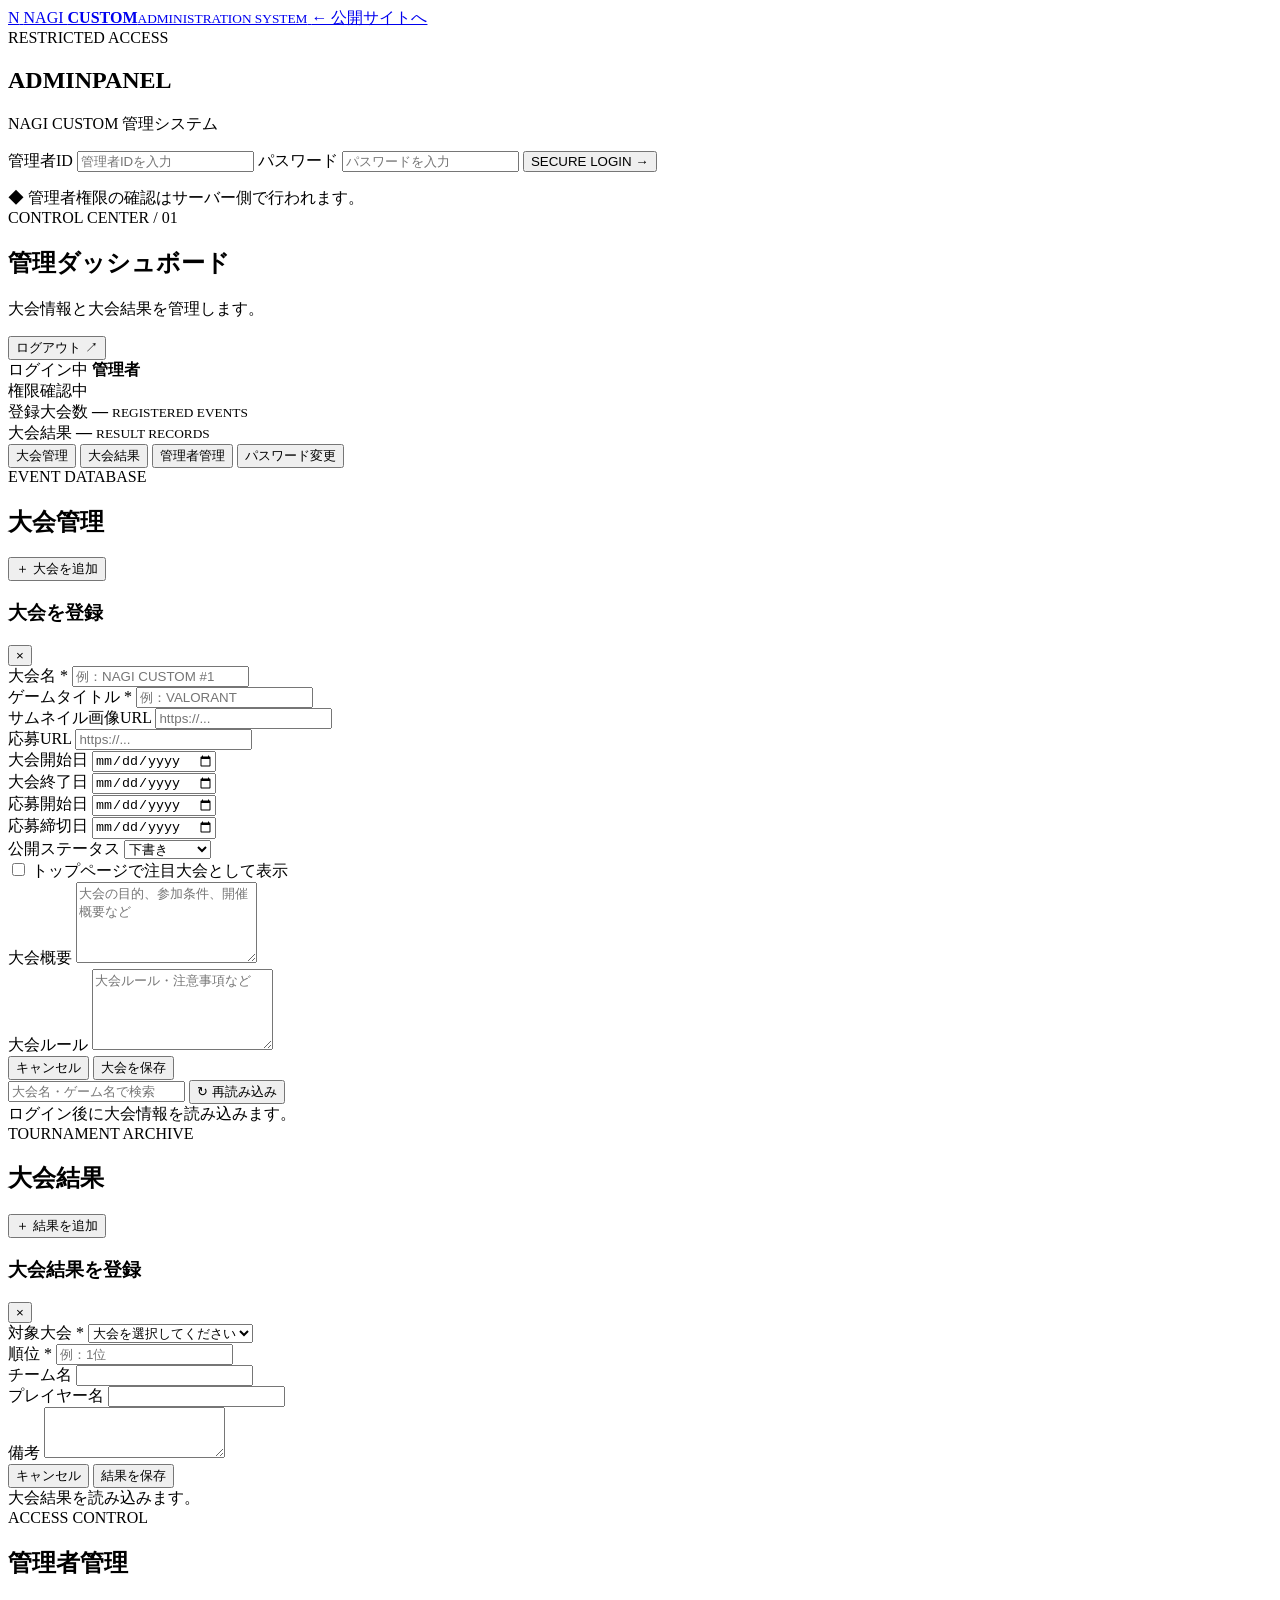
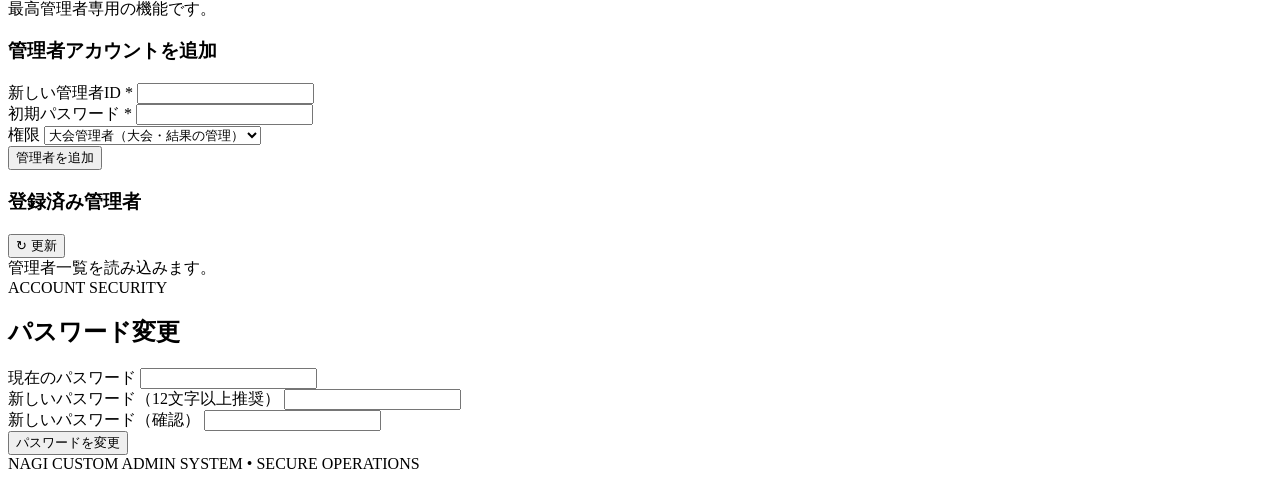
==== admin.html @ 53d82537 "Create admin.html" ====
<!DOCTYPE html>
<html lang="ja">
<head>
  <meta charset="UTF-8">
  <meta name="viewport" content="width=device-width, initial-scale=1">
  <meta name="theme-color" content="#0a0a0a">
  <meta name="robots" content="noindex,nofollow">
  <title>ADMIN PANEL | NAGI CUSTOM</title>
  <link rel="stylesheet" href="css/admin.css">
</head>
<body>
  <div class="background-grid"></div>

  <header class="topbar">
    <a href="index.html" class="brand">
      <span class="brand-mark">N</span>
      <span>NAGI <b>CUSTOM</b><small>ADMINISTRATION SYSTEM</small></span>
    </a>
    <a href="index.html" class="back-link">← 公開サイトへ</a>
  </header>

  <main>
    <!-- ログイン -->
    <section id="loginView" class="login-wrap">
      <div class="login-card">
        <div class="eyebrow"><span class="live-dot"></span> RESTRICTED ACCESS</div>
        <h1>ADMIN<span>PANEL</span></h1>
        <p class="muted">NAGI CUSTOM 管理システム</p>

        <form id="loginForm">
          <label for="loginId">管理者ID</label>
          <input id="loginId" name="loginId" type="text"
                 autocomplete="username" required maxlength="100"
                 placeholder="管理者IDを入力">

          <label for="loginPassword">パスワード</label>
          <input id="loginPassword" name="loginPassword" type="password"
                 autocomplete="current-password" required maxlength="200"
                 placeholder="パスワードを入力">

          <button id="loginButton" class="button button-primary full-width" type="submit">
            SECURE LOGIN <span>→</span>
          </button>
          <p id="loginMessage" class="message" role="status"></p>
        </form>

        <div class="security-note">
          <span>◆</span>
          管理者権限の確認はサーバー側で行われます。
        </div>
      </div>
    </section>

    <!-- ダッシュボード -->
    <section id="dashboardView" class="dashboard hidden">
      <div class="dashboard-heading">
        <div>
          <div class="eyebrow">CONTROL CENTER / 01</div>
          <h1>管理<span>ダッシュボード</span></h1>
          <p class="muted">大会情報と大会結果を管理します。</p>
        </div>
        <button id="logoutButton" class="button button-outline" type="button">ログアウト ↗</button>
      </div>

      <div class="account-strip">
        <div>
          <span class="muted small">ログイン中</span>
          <strong id="currentAdmin">管理者</strong>
        </div>
        <span id="currentRole" class="role-badge">権限確認中</span>
      </div>

      <div id="globalMessage" class="message global-message" role="status"></div>

      <div class="stats-grid">
        <article class="stat-card">
          <span>登録大会数</span>
          <strong id="statEvents">—</strong>
          <small>REGISTERED EVENTS</small>
        </article>
        <article class="stat-card">
          <span>大会結果</span>
          <strong id="statResults">—</strong>
          <small>RESULT RECORDS</small>
        </article>
      </div>

      <nav class="tabs" aria-label="管理メニュー">
        <button class="tab active" data-tab="events" type="button">大会管理</button>
        <button class="tab" data-tab="results" type="button">大会結果</button>
        <button id="adminsTabButton" class="tab super-admin-only hidden"
                data-tab="admins" type="button">管理者管理</button>
        <button class="tab" data-tab="password" type="button">パスワード変更</button>
      </nav>

      <!-- 大会管理 -->
      <section id="tab-events" class="panel">
        <div class="panel-heading">
          <div>
            <div class="eyebrow">EVENT DATABASE</div>
            <h2>大会管理</h2>
          </div>
          <button id="newEventButton" class="button button-primary" type="button">＋ 大会を追加</button>
        </div>

        <form id="eventForm" class="editor-form hidden">
          <div class="form-title">
            <h3 id="eventFormTitle">大会を登録</h3>
            <button id="cancelEventButton" class="icon-button" type="button" aria-label="閉じる">×</button>
          </div>
          <input id="eventId" type="hidden">

          <div class="form-grid">
            <div class="field">
              <label for="eventName">大会名 *</label>
              <input id="eventName" required maxlength="200" placeholder="例：NAGI CUSTOM #1">
            </div>
            <div class="field">
              <label for="eventGame">ゲームタイトル *</label>
              <input id="eventGame" required maxlength="100" placeholder="例：VALORANT">
            </div>
            <div class="field">
              <label for="eventThumbnail">サムネイル画像URL</label>
              <input id="eventThumbnail" type="url" maxlength="1000" placeholder="https://...">
            </div>
            <div class="field">
              <label for="eventApplicationUrl">応募URL</label>
              <input id="eventApplicationUrl" type="url" maxlength="1000" placeholder="https://...">
            </div>
            <div class="field">
              <label for="eventStart">大会開始日</label>
              <input id="eventStart" type="date">
            </div>
            <div class="field">
              <label for="eventEnd">大会終了日</label>
              <input id="eventEnd" type="date">
            </div>
            <div class="field">
              <label for="eventRegistrationStart">応募開始日</label>
              <input id="eventRegistrationStart" type="date">
            </div>
            <div class="field">
              <label for="eventRegistrationEnd">応募締切日</label>
              <input id="eventRegistrationEnd" type="date">
            </div>
            <div class="field">
              <label for="eventStatus">公開ステータス</label>
              <select id="eventStatus">
                <option value="draft">下書き</option>
                <option value="upcoming">開催予定</option>
                <option value="open">応募受付中</option>
                <option value="ongoing">開催中</option>
                <option value="completed">終了</option>
              </select>
            </div>
            <div class="field field-checkbox">
              <label><input id="eventFeatured" type="checkbox"> トップページで注目大会として表示</label>
            </div>
            <div class="field field-wide">
              <label for="eventDescription">大会概要</label>
              <textarea id="eventDescription" rows="5" maxlength="10000"
                        placeholder="大会の目的、参加条件、開催概要など"></textarea>
            </div>
            <div class="field field-wide">
              <label for="eventRules">大会ルール</label>
              <textarea id="eventRules" rows="5" maxlength="15000"
                        placeholder="大会ルール・注意事項など"></textarea>
            </div>
          </div>

          <div class="form-actions">
            <button id="cancelEventButtonBottom" class="button button-outline" type="button">キャンセル</button>
            <button id="saveEventButton" class="button button-primary" type="submit">大会を保存</button>
          </div>
        </form>

        <div class="list-toolbar">
          <input id="eventSearch" type="search" placeholder="大会名・ゲーム名で検索">
          <button id="reloadEventsButton" class="button button-outline" type="button">↻ 再読み込み</button>
        </div>
        <div id="eventsList" class="data-list">
          <div class="empty-state">ログイン後に大会情報を読み込みます。</div>
        </div>
      </section>

      <!-- 大会結果 -->
      <section id="tab-results" class="panel hidden">
        <div class="panel-heading">
          <div>
            <div class="eyebrow">TOURNAMENT ARCHIVE</div>
            <h2>大会結果</h2>
          </div>
          <button id="newResultButton" class="button button-primary" type="button">＋ 結果を追加</button>
        </div>

        <form id="resultForm" class="editor-form hidden">
          <div class="form-title">
            <h3 id="resultFormTitle">大会結果を登録</h3>
            <button id="cancelResultButton" class="icon-button" type="button" aria-label="閉じる">×</button>
          </div>
          <input id="resultId" type="hidden">

          <div class="form-grid">
            <div class="field field-wide">
              <label for="resultEvent">対象大会 *</label>
              <select id="resultEvent" required>
                <option value="">大会を選択してください</option>
              </select>
            </div>
            <div class="field">
              <label for="resultRank">順位 *</label>
              <input id="resultRank" required maxlength="50" placeholder="例：1位">
            </div>
            <div class="field">
              <label for="resultTeam">チーム名</label>
              <input id="resultTeam" maxlength="200">
            </div>
            <div class="field">
              <label for="resultPlayer">プレイヤー名</label>
              <input id="resultPlayer" maxlength="200">
            </div>
            <div class="field field-wide">
              <label for="resultNotes">備考</label>
              <textarea id="resultNotes" rows="3" maxlength="5000"></textarea>
            </div>
          </div>
          <div class="form-actions">
            <button id="cancelResultButtonBottom" class="button button-outline" type="button">キャンセル</button>
            <button id="saveResultButton" class="button button-primary" type="submit">結果を保存</button>
          </div>
        </form>

        <div id="resultsList" class="data-list">
          <div class="empty-state">大会結果を読み込みます。</div>
        </div>
      </section>

      <!-- 管理者管理：最高管理者のみ -->
      <section id="tab-admins" class="panel hidden">
        <div class="panel-heading">
          <div>
            <div class="eyebrow">ACCESS CONTROL</div>
            <h2>管理者管理</h2>
            <p class="muted">最高管理者専用の機能です。</p>
          </div>
        </div>

        <form id="adminForm" class="editor-form">
          <h3>管理者アカウントを追加</h3>
          <div class="form-grid">
            <div class="field">
              <label for="newAdminId">新しい管理者ID *</label>
              <input id="newAdminId" required maxlength="100" autocomplete="off">
            </div>
            <div class="field">
              <label for="newAdminPassword">初期パスワード *</label>
              <input id="newAdminPassword" type="password" required minlength="12"
                     maxlength="200" autocomplete="new-password">
            </div>
            <div class="field field-wide">
              <label for="newAdminRole">権限</label>
              <select id="newAdminRole">
                <option value="大会管理者">大会管理者（大会・結果の管理）</option>
                <option value="最高管理者">最高管理者（全機能）</option>
              </select>
            </div>
          </div>
          <button class="button button-primary" type="submit" id="createAdminButton">管理者を追加</button>
        </form>

        <div class="panel-subheading">
          <h3>登録済み管理者</h3>
          <button id="reloadAdminsButton" class="button button-outline" type="button">↻ 更新</button>
        </div>
        <div id="adminsList" class="data-list">
          <div class="empty-state">管理者一覧を読み込みます。</div>
        </div>
      </section>

      <!-- パスワード変更 -->
      <section id="tab-password" class="panel hidden">
        <div class="panel-heading">
          <div>
            <div class="eyebrow">ACCOUNT SECURITY</div>
            <h2>パスワード変更</h2>
          </div>
        </div>
        <form id="passwordForm" class="editor-form compact-form">
          <div class="field">
            <label for="oldPassword">現在のパスワード</label>
            <input id="oldPassword" type="password" required autocomplete="current-password">
          </div>
          <div class="field">
            <label for="newPassword">新しいパスワード（12文字以上推奨）</label>
            <input id="newPassword" type="password" required minlength="12"
                   maxlength="200" autocomplete="new-password">
          </div>
          <div class="field">
            <label for="confirmPassword">新しいパスワード（確認）</label>
            <input id="confirmPassword" type="password" required minlength="12"
                   maxlength="200" autocomplete="new-password">
          </div>
          <button id="changePasswordButton" class="button button-primary" type="submit">パスワードを変更</button>
        </form>
      </section>

      <footer class="dashboard-footer">
        NAGI CUSTOM ADMIN SYSTEM <span>•</span> SECURE OPERATIONS
      </footer>
    </section>
  </main>

  <script src="js/admin.js"></script>
</body>
</html>
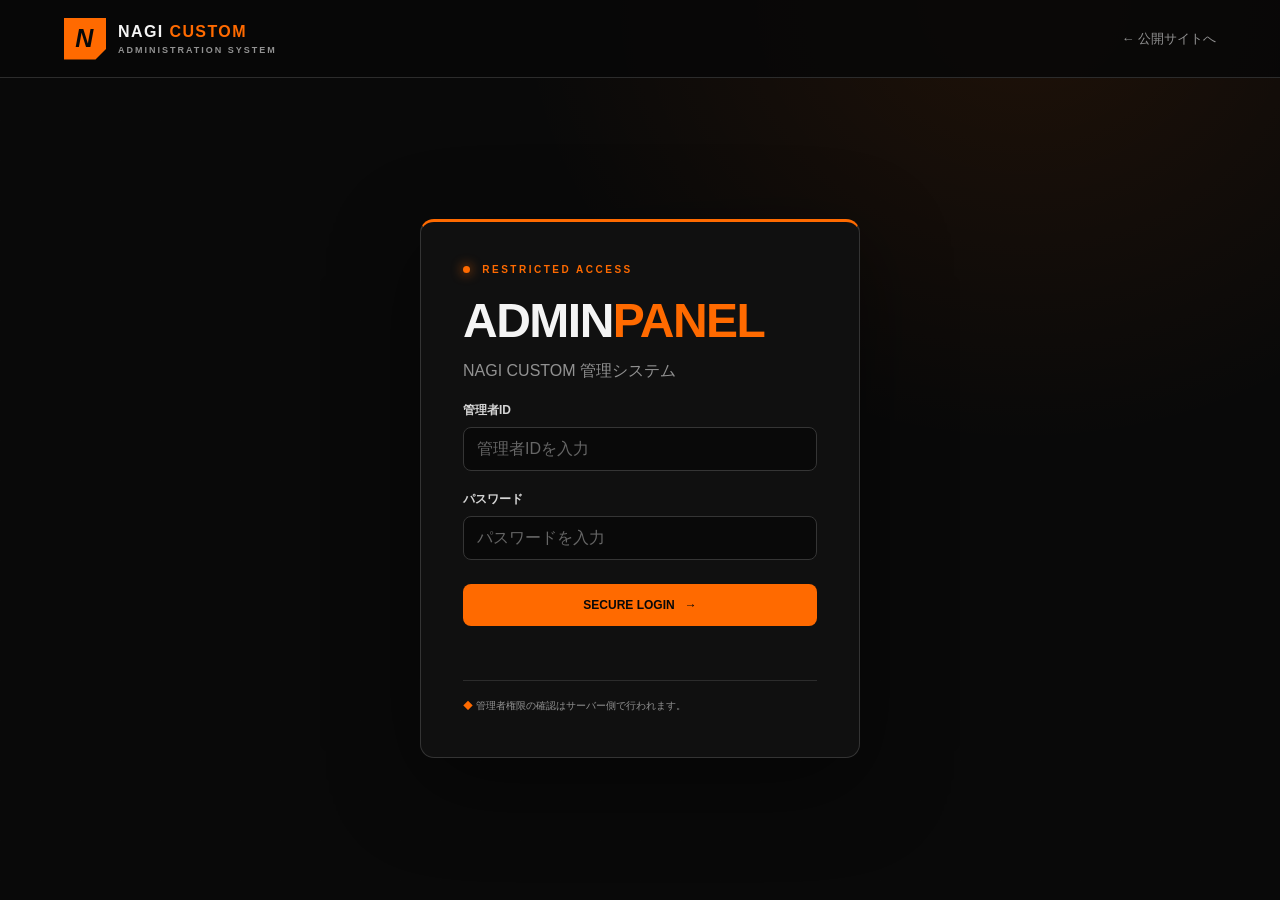
==== commit c4b02862: "Update admin.html" ====
--- a/admin.html
+++ b/admin.html
@@ -291,7 +291,7 @@
             <input id="oldPassword" type="password" required autocomplete="current-password">
           </div>
           <div class="field">
-            <label for="newPassword">新しいパスワード（12文字以上推奨）</label>
+            <label for="newPassword">新しいパスワード（8文字以上推奨）</label>
             <input id="newPassword" type="password" required minlength="12"
                    maxlength="200" autocomplete="new-password">
           </div>
--- a/css/admin.css
+++ b/css/admin.css
@@ -0,0 +1,442 @@
+:root {
+  --bg: #090909;
+  --panel: #111111;
+  --panel-2: #171717;
+  --line: #2c2c2c;
+  --text: #f4f4f4;
+  --muted: #929292;
+  --orange: #ff6a00;
+  --orange-light: #ff8a32;
+  --danger: #ff4d4d;
+  --green: #45d483;
+  --radius: 14px;
+}
+
+* { box-sizing: border-box; }
+
+html { scroll-behavior: smooth; }
+
+body {
+  margin: 0;
+  min-height: 100vh;
+  color: var(--text);
+  background:
+    radial-gradient(ellipse at 80% 0%, rgba(255, 106, 0, .09), transparent 35%),
+    var(--bg);
+  font-family: Inter, "Noto Sans JP", "Yu Gothic", Meiryo, sans-serif;
+}
+
+button, input, select, textarea { font: inherit; }
+button { cursor: pointer; }
+
+.background-grid {
+  position: fixed;
+  inset: 0;
+  z-index: -1;
+  pointer-events: none;
+  opacity: .15;
+  background-image:
+    linear-gradient(rgba(255,255,255,.035) 1px, transparent 1px),
+    linear-gradient(90deg, rgba(255,255,255,.035) 1px, transparent 1px);
+  background-size: 40px 40px;
+}
+
+.topbar {
+  min-height: 78px;
+  padding: 16px clamp(18px, 5vw, 72px);
+  display: flex;
+  justify-content: space-between;
+  align-items: center;
+  border-bottom: 1px solid var(--line);
+  background: rgba(8,8,8,.85);
+}
+
+.brand {
+  display: flex;
+  align-items: center;
+  gap: 12px;
+  color: var(--text);
+  text-decoration: none;
+  font-weight: 900;
+  letter-spacing: 1.4px;
+}
+
+.brand b { color: var(--orange); }
+.brand small {
+  display: block;
+  margin-top: 4px;
+  font-size: 9px;
+  color: var(--muted);
+  letter-spacing: 2px;
+}
+
+.brand-mark {
+  display: grid;
+  place-items: center;
+  width: 42px;
+  height: 42px;
+  color: #080808;
+  background: var(--orange);
+  font-size: 25px;
+  font-style: italic;
+  clip-path: polygon(0 0,100% 0,100% 75%,75% 100%,0 100%);
+}
+
+.back-link {
+  color: var(--muted);
+  font-size: 13px;
+  text-decoration: none;
+}
+.back-link:hover { color: var(--orange); }
+
+main { width: min(1180px, 92%); margin: 0 auto; }
+
+.hidden { display: none !important; }
+
+.login-wrap {
+  min-height: calc(100vh - 79px);
+  display: grid;
+  place-items: center;
+  padding: 48px 0;
+}
+
+.login-card {
+  width: min(440px, 100%);
+  padding: clamp(25px, 5vw, 42px);
+  background: rgba(17,17,17,.95);
+  border: 1px solid #343434;
+  border-top: 3px solid var(--orange);
+  border-radius: var(--radius);
+  box-shadow: 0 25px 90px rgba(0,0,0,.45);
+}
+
+.eyebrow {
+  color: var(--orange);
+  font-size: 10px;
+  font-weight: 900;
+  letter-spacing: 2.5px;
+}
+
+.live-dot {
+  display: inline-block;
+  width: 7px;
+  height: 7px;
+  margin-right: 7px;
+  border-radius: 50%;
+  background: var(--orange);
+  box-shadow: 0 0 12px var(--orange);
+}
+
+.login-card h1 {
+  margin: 22px 0 8px;
+  font-size: clamp(35px, 8vw, 48px);
+  line-height: 1;
+  letter-spacing: -1.5px;
+}
+.login-card h1 span { color: var(--orange); }
+.muted { color: var(--muted); }
+.small { font-size: 11px; }
+
+label {
+  display: block;
+  margin: 20px 0 8px;
+  font-size: 12px;
+  font-weight: 700;
+  color: #d5d5d5;
+}
+
+input, select, textarea {
+  display: block;
+  width: 100%;
+  min-width: 0;
+  padding: 12px 13px;
+  color: var(--text);
+  background: #090909;
+  border: 1px solid #353535;
+  border-radius: 8px;
+  outline: none;
+  transition: border-color .2s, box-shadow .2s;
+}
+
+input:focus, select:focus, textarea:focus {
+  border-color: var(--orange);
+  box-shadow: 0 0 0 3px rgba(255,106,0,.12);
+}
+
+input::placeholder, textarea::placeholder { color: #666; }
+textarea { resize: vertical; line-height: 1.7; }
+input[type="checkbox"] { width: auto; accent-color: var(--orange); }
+
+.button {
+  display: inline-flex;
+  align-items: center;
+  justify-content: center;
+  gap: 10px;
+  min-height: 42px;
+  padding: 10px 16px;
+  border: 1px solid transparent;
+  border-radius: 8px;
+  font-size: 12px;
+  font-weight: 800;
+  transition: transform .18s, background .18s, border-color .18s;
+}
+.button:hover { transform: translateY(-1px); }
+.button:disabled { opacity: .55; cursor: wait; transform: none; }
+.button-primary {
+  color: #080808;
+  background: var(--orange);
+}
+.button-primary:hover { background: var(--orange-light); }
+.button-outline {
+  color: var(--text);
+  background: transparent;
+  border-color: #3a3a3a;
+}
+.button-outline:hover { border-color: var(--orange); color: var(--orange); }
+.full-width { width: 100%; margin-top: 24px; }
+
+.message {
+  min-height: 18px;
+  margin: 12px 0 0;
+  font-size: 12px;
+  line-height: 1.6;
+}
+.message.error { color: #ff7373; }
+.message.success { color: var(--green); }
+
+.security-note {
+  margin-top: 24px;
+  padding-top: 16px;
+  border-top: 1px solid var(--line);
+  color: var(--muted);
+  font-size: 10px;
+  line-height: 1.8;
+}
+.security-note span { color: var(--orange); }
+
+.dashboard { padding: 42px 0 20px; }
+.dashboard-heading, .panel-heading, .panel-subheading {
+  display: flex;
+  justify-content: space-between;
+  align-items: center;
+  gap: 18px;
+}
+.dashboard-heading h1 {
+  margin: 12px 0 8px;
+  font-size: clamp(27px, 5vw, 38px);
+}
+.dashboard-heading h1 span { color: var(--orange); }
+.dashboard-heading .muted { margin-top: 0; font-size: 13px; }
+
+.account-strip {
+  margin: 28px 0 20px;
+  padding: 16px 20px;
+  display: flex;
+  align-items: center;
+  justify-content: space-between;
+  gap: 14px;
+  border: 1px solid var(--line);
+  border-radius: 10px;
+  background: var(--panel);
+}
+.account-strip strong { display: block; margin-top: 5px; }
+.role-badge {
+  display: inline-block;
+  padding: 7px 10px;
+  border: 1px solid rgba(255,106,0,.4);
+  border-radius: 5px;
+  color: var(--orange);
+  font-size: 11px;
+  font-weight: 800;
+}
+
+.global-message { margin: 0 0 16px; }
+
+.stats-grid {
+  display: grid;
+  grid-template-columns: repeat(2, minmax(0, 1fr));
+  gap: 16px;
+  margin: 18px 0 30px;
+}
+.stat-card {
+  padding: 22px;
+  border: 1px solid var(--line);
+  border-radius: 12px;
+  background: linear-gradient(140deg, #181818, #0f0f0f);
+}
+.stat-card > span { display: block; color: #b8b8b8; font-size: 12px; }
+.stat-card strong {
+  display: block;
+  margin: 12px 0;
+  font-size: 34px;
+  color: var(--orange);
+}
+.stat-card small { color: #777; font-size: 9px; letter-spacing: 2px; }
+
+.tabs {
+  display: flex;
+  gap: 7px;
+  flex-wrap: wrap;
+  margin-bottom: 14px;
+  border-bottom: 1px solid var(--line);
+}
+.tab {
+  padding: 13px 17px;
+  color: var(--muted);
+  background: transparent;
+  border: 0;
+  border-bottom: 2px solid transparent;
+  font-size: 12px;
+  font-weight: 800;
+}
+.tab:hover, .tab.active { color: var(--orange); }
+.tab.active { border-bottom-color: var(--orange); }
+
+.panel {
+  padding: clamp(18px, 3vw, 28px);
+  border: 1px solid var(--line);
+  border-radius: 12px;
+  background: rgba(15,15,15,.94);
+  min-height: 220px;
+}
+.panel-heading { margin-bottom: 22px; }
+.panel-heading h2 { margin: 8px 0 0; font-size: 24px; }
+.panel-heading .muted { margin-bottom: 0; font-size: 12px; }
+
+.editor-form {
+  margin: 20px 0;
+  padding: 22px;
+  background: #0a0a0a;
+  border: 1px solid #3b3b3b;
+  border-radius: 10px;
+}
+.editor-form h3 { margin: 0 0 18px; font-size: 16px; }
+.form-title {
+  display: flex;
+  justify-content: space-between;
+  align-items: center;
+}
+.form-title h3 { margin: 0; }
+.icon-button {
+  width: 34px;
+  height: 34px;
+  color: var(--muted);
+  background: #1a1a1a;
+  border: 1px solid var(--line);
+  border-radius: 7px;
+  font-size: 22px;
+}
+.form-grid {
+  display: grid;
+  grid-template-columns: repeat(2, minmax(0, 1fr));
+  gap: 0 16px;
+}
+.field { min-width: 0; }
+.field label { margin-top: 18px; }
+.field-checkbox { display: flex; align-items: end; }
+.field-checkbox label { display: flex; align-items: center; gap: 9px; padding-bottom: 12px; }
+.field-wide { grid-column: 1 / -1; }
+.form-actions {
+  display: flex;
+  justify-content: flex-end;
+  gap: 10px;
+  flex-wrap: wrap;
+  margin-top: 22px;
+}
+.compact-form { max-width: 560px; }
+
+.list-toolbar {
+  display: flex;
+  align-items: center;
+  gap: 10px;
+  margin: 22px 0 16px;
+}
+.list-toolbar input { flex: 1; }
+
+.data-list { display: grid; gap: 10px; }
+.data-card {
+  display: flex;
+  justify-content: space-between;
+  align-items: center;
+  gap: 16px;
+  padding: 16px;
+  background: #131313;
+  border: 1px solid #292929;
+  border-radius: 9px;
+}
+.data-card-main { min-width: 0; }
+.data-card h3 { margin: 0 0 7px; font-size: 14px; overflow-wrap: anywhere; }
+.data-card p { margin: 4px 0; color: var(--muted); font-size: 11px; line-height: 1.6; overflow-wrap: anywhere; }
+.data-card-actions { display: flex; gap: 7px; flex-wrap: wrap; flex-shrink: 0; }
+.button-small { min-height: 34px; padding: 7px 10px; font-size: 11px; }
+.button-danger { color: #ff8181; border-color: #663333; }
+.button-danger:hover { border-color: var(--danger); color: #fff; background: #361313; }
+
+.status-tag {
+  display: inline-block;
+  margin: 0 0 8px;
+  padding: 4px 7px;
+  border: 1px solid #444;
+  border-radius: 4px;
+  color: #bbb;
+  font-size: 10px;
+}
+.status-tag.open, .status-tag.upcoming { color: var(--green); border-color: #28583f; }
+.status-tag.ongoing { color: var(--orange); border-color: #70401f; }
+.status-tag.completed { color: #aaa; }
+.status-tag.draft { color: #888; }
+
+.empty-state {
+  padding: 35px 15px;
+  color: var(--muted);
+  text-align: center;
+  border: 1px dashed #333;
+  border-radius: 9px;
+  font-size: 12px;
+  line-height: 1.7;
+}
+.panel-subheading { margin: 28px 0 15px; }
+.panel-subheading h3 { margin: 0; font-size: 15px; }
+
+.dashboard-footer {
+  padding: 28px 0 8px;
+  color: #686868;
+  text-align: center;
+  font-size: 9px;
+  letter-spacing: 2px;
+}
+.dashboard-footer span { color: var(--orange); }
+
+@media (max-width: 700px) {
+  .topbar { padding: 13px 4%; min-height: 68px; }
+  .brand { font-size: 12px; }
+  .brand-mark { width: 36px; height: 36px; font-size: 21px; }
+  .brand small { font-size: 8px; }
+  .back-link { font-size: 11px; }
+  .dashboard { padding-top: 28px; }
+  .dashboard-heading { align-items: flex-start; }
+  .dashboard-heading .button { min-height: 36px; padding: 8px 10px; font-size: 10px; }
+  .stats-grid { gap: 10px; }
+  .stat-card { padding: 16px; }
+  .stat-card strong { font-size: 28px; }
+  .tabs { gap: 0; }
+  .tab { flex: 1 1 auto; padding: 12px 8px; font-size: 11px; }
+  .panel { padding: 16px 12px; }
+  .panel-heading { align-items: flex-start; }
+  .panel-heading h2 { font-size: 21px; }
+  .panel-heading > .button { padding: 9px 10px; font-size: 10px; }
+  .editor-form { padding: 15px 12px; }
+  .form-grid { grid-template-columns: 1fr; }
+  .field-wide { grid-column: auto; }
+  .list-toolbar { align-items: stretch; flex-direction: column; }
+  .data-card { align-items: stretch; flex-direction: column; }
+  .data-card-actions { justify-content: flex-start; }
+  .account-strip { padding: 13px; }
+}
+
+@media (prefers-reduced-motion: reduce) {
+  *, *::before, *::after {
+    scroll-behavior: auto !important;
+    transition: none !important;
+  }
+}
